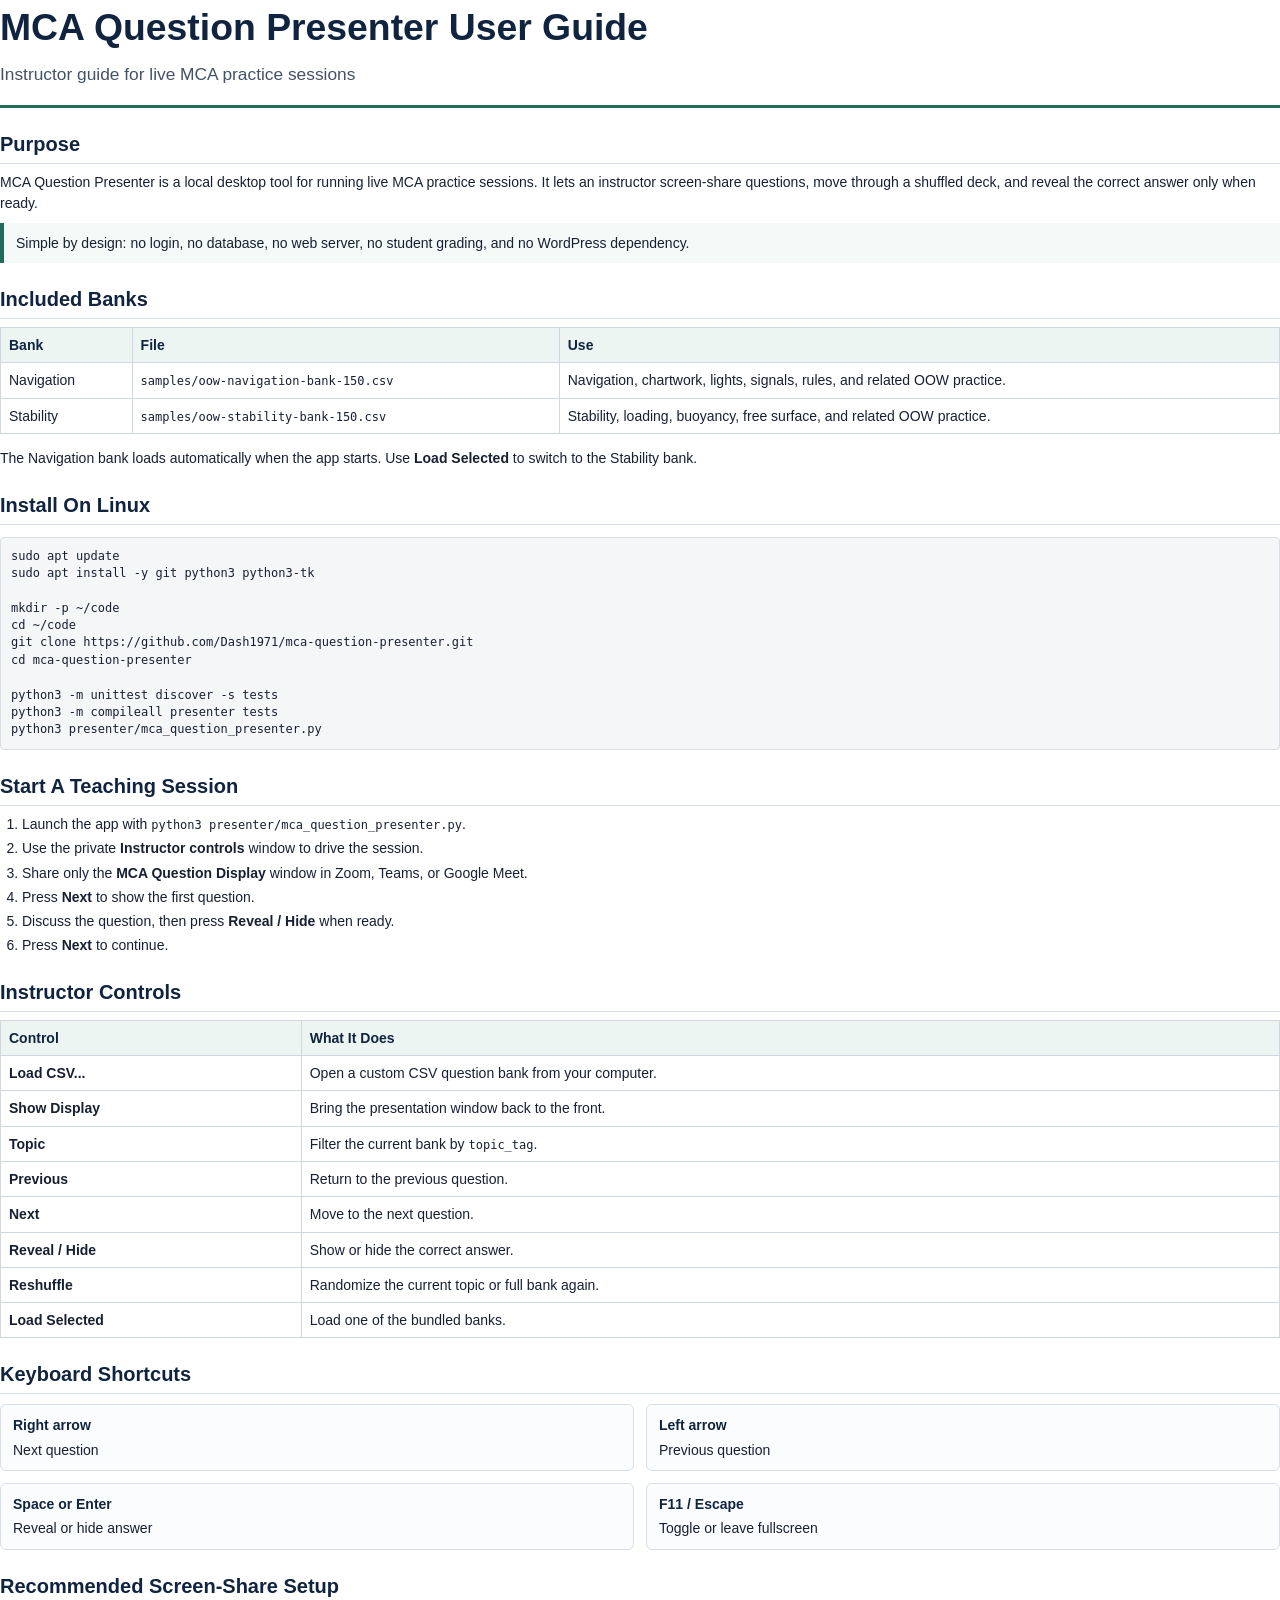
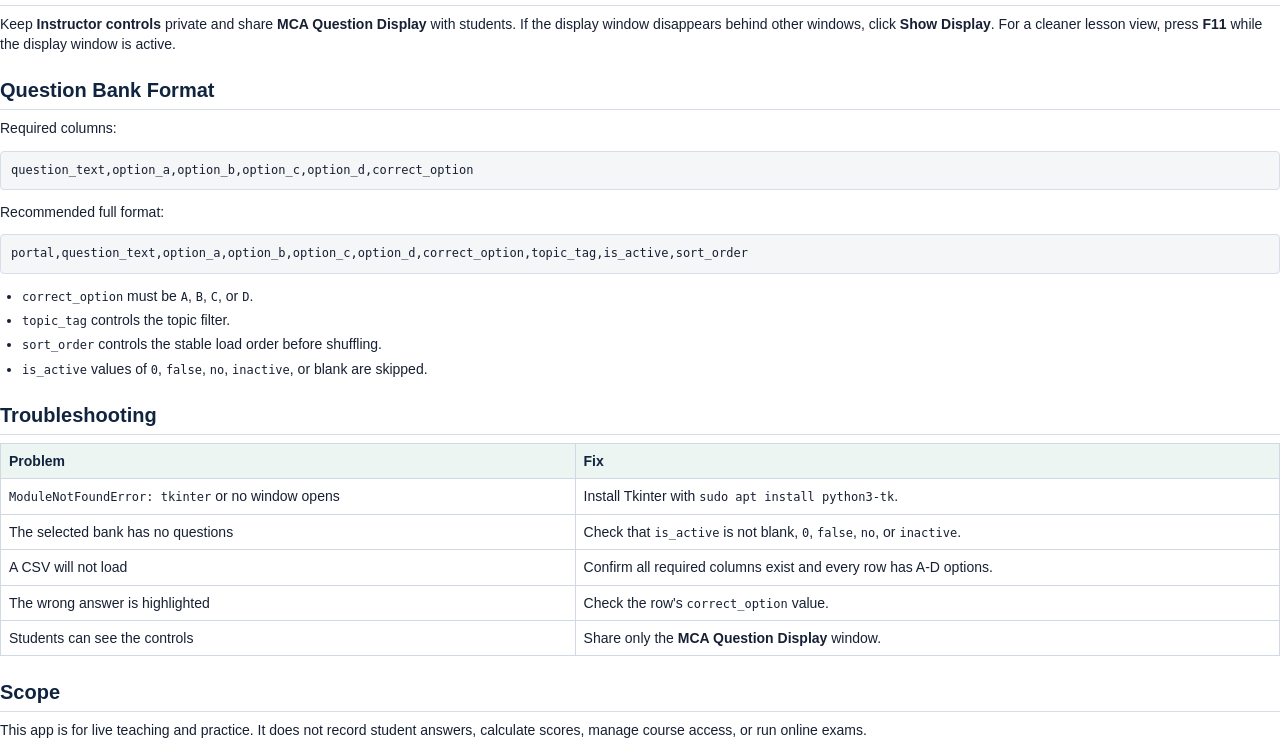
==== docs/user-guide.html @ 738d09b1 "Add presenter user guide and trim sample banks" ====
<!doctype html>
<html lang="en">
<head>
  <meta charset="utf-8">
  <title>MCA Question Presenter User Guide</title>
  <style>
    @page {
      size: A4;
      margin: 18mm 16mm;
    }
    body {
      margin: 0;
      font-family: Arial, Helvetica, sans-serif;
      color: #172033;
      background: #ffffff;
      line-height: 1.45;
      font-size: 10.5pt;
    }
    .cover {
      border-bottom: 3px solid #246b5a;
      padding-bottom: 18px;
      margin-bottom: 22px;
    }
    h1 {
      margin: 0 0 8px;
      font-size: 28pt;
      color: #10243f;
      letter-spacing: 0;
    }
    .subtitle {
      margin: 0;
      font-size: 13pt;
      color: #435267;
    }
    h2 {
      margin: 22px 0 8px;
      font-size: 15pt;
      color: #10243f;
      border-bottom: 1px solid #d7dee8;
      padding-bottom: 4px;
      break-after: avoid;
    }
    p {
      margin: 0 0 9px;
    }
    table {
      width: 100%;
      border-collapse: collapse;
      margin: 8px 0 14px;
      break-inside: avoid;
    }
    th {
      background: #edf5f2;
      color: #10243f;
      text-align: left;
      font-weight: 700;
    }
    th, td {
      border: 1px solid #cfd8e3;
      padding: 7px 8px;
      vertical-align: top;
    }
    code, pre {
      font-family: "DejaVu Sans Mono", Consolas, monospace;
      font-size: 9pt;
    }
    pre {
      background: #f4f6f8;
      border: 1px solid #d7dee8;
      border-radius: 4px;
      padding: 10px;
      white-space: pre-wrap;
      overflow-wrap: anywhere;
      word-break: break-word;
    }
    ul, ol {
      margin-top: 4px;
      padding-left: 22px;
    }
    li {
      margin-bottom: 4px;
    }
    .callout {
      border-left: 4px solid #246b5a;
      background: #f3faf7;
      padding: 10px 12px;
      margin: 10px 0 14px;
      break-inside: avoid;
    }
    .grid {
      display: grid;
      grid-template-columns: 1fr 1fr;
      gap: 12px;
      margin: 10px 0 14px;
    }
    .panel {
      border: 1px solid #d7dee8;
      border-radius: 6px;
      padding: 10px 12px;
      background: #fbfcfd;
      break-inside: avoid;
    }
    .panel strong {
      display: block;
      margin-bottom: 4px;
      color: #10243f;
    }
  </style>
</head>
<body>
  <section class="cover">
    <h1>MCA Question Presenter User Guide</h1>
    <p class="subtitle">Instructor guide for live MCA practice sessions</p>
  </section>

  <h2>Purpose</h2>
  <p>MCA Question Presenter is a local desktop tool for running live MCA practice sessions. It lets an instructor screen-share questions, move through a shuffled deck, and reveal the correct answer only when ready.</p>
  <div class="callout">Simple by design: no login, no database, no web server, no student grading, and no WordPress dependency.</div>

  <h2>Included Banks</h2>
  <table>
    <thead><tr><th>Bank</th><th>File</th><th>Use</th></tr></thead>
    <tbody>
      <tr><td>Navigation</td><td><code>samples/oow-navigation-bank-150.csv</code></td><td>Navigation, chartwork, lights, signals, rules, and related OOW practice.</td></tr>
      <tr><td>Stability</td><td><code>samples/oow-stability-bank-150.csv</code></td><td>Stability, loading, buoyancy, free surface, and related OOW practice.</td></tr>
    </tbody>
  </table>
  <p>The Navigation bank loads automatically when the app starts. Use <strong>Load Selected</strong> to switch to the Stability bank.</p>

  <h2>Install On Linux</h2>
  <pre>sudo apt update
sudo apt install -y git python3 python3-tk

mkdir -p ~/code
cd ~/code
git clone https://github.com/Dash1971/mca-question-presenter.git
cd mca-question-presenter

python3 -m unittest discover -s tests
python3 -m compileall presenter tests
python3 presenter/mca_question_presenter.py</pre>

  <h2>Start A Teaching Session</h2>
  <ol>
    <li>Launch the app with <code>python3 presenter/mca_question_presenter.py</code>.</li>
    <li>Use the private <strong>Instructor controls</strong> window to drive the session.</li>
    <li>Share only the <strong>MCA Question Display</strong> window in Zoom, Teams, or Google Meet.</li>
    <li>Press <strong>Next</strong> to show the first question.</li>
    <li>Discuss the question, then press <strong>Reveal / Hide</strong> when ready.</li>
    <li>Press <strong>Next</strong> to continue.</li>
  </ol>

  <h2>Instructor Controls</h2>
  <table>
    <thead><tr><th>Control</th><th>What It Does</th></tr></thead>
    <tbody>
      <tr><td><strong>Load CSV...</strong></td><td>Open a custom CSV question bank from your computer.</td></tr>
      <tr><td><strong>Show Display</strong></td><td>Bring the presentation window back to the front.</td></tr>
      <tr><td><strong>Topic</strong></td><td>Filter the current bank by <code>topic_tag</code>.</td></tr>
      <tr><td><strong>Previous</strong></td><td>Return to the previous question.</td></tr>
      <tr><td><strong>Next</strong></td><td>Move to the next question.</td></tr>
      <tr><td><strong>Reveal / Hide</strong></td><td>Show or hide the correct answer.</td></tr>
      <tr><td><strong>Reshuffle</strong></td><td>Randomize the current topic or full bank again.</td></tr>
      <tr><td><strong>Load Selected</strong></td><td>Load one of the bundled banks.</td></tr>
    </tbody>
  </table>

  <h2>Keyboard Shortcuts</h2>
  <div class="grid">
    <div class="panel"><strong>Right arrow</strong>Next question</div>
    <div class="panel"><strong>Left arrow</strong>Previous question</div>
    <div class="panel"><strong>Space or Enter</strong>Reveal or hide answer</div>
    <div class="panel"><strong>F11 / Escape</strong>Toggle or leave fullscreen</div>
  </div>

  <h2>Recommended Screen-Share Setup</h2>
  <p>Keep <strong>Instructor controls</strong> private and share <strong>MCA Question Display</strong> with students. If the display window disappears behind other windows, click <strong>Show Display</strong>. For a cleaner lesson view, press <strong>F11</strong> while the display window is active.</p>

  <h2>Question Bank Format</h2>
  <p>Required columns:</p>
  <pre>question_text,option_a,option_b,option_c,option_d,correct_option</pre>
  <p>Recommended full format:</p>
  <pre>portal,question_text,option_a,option_b,option_c,option_d,correct_option,topic_tag,is_active,sort_order</pre>
  <ul>
    <li><code>correct_option</code> must be <code>A</code>, <code>B</code>, <code>C</code>, or <code>D</code>.</li>
    <li><code>topic_tag</code> controls the topic filter.</li>
    <li><code>sort_order</code> controls the stable load order before shuffling.</li>
    <li><code>is_active</code> values of <code>0</code>, <code>false</code>, <code>no</code>, <code>inactive</code>, or blank are skipped.</li>
  </ul>

  <h2>Troubleshooting</h2>
  <table>
    <thead><tr><th>Problem</th><th>Fix</th></tr></thead>
    <tbody>
      <tr><td><code>ModuleNotFoundError: tkinter</code> or no window opens</td><td>Install Tkinter with <code>sudo apt install python3-tk</code>.</td></tr>
      <tr><td>The selected bank has no questions</td><td>Check that <code>is_active</code> is not blank, <code>0</code>, <code>false</code>, <code>no</code>, or <code>inactive</code>.</td></tr>
      <tr><td>A CSV will not load</td><td>Confirm all required columns exist and every row has A-D options.</td></tr>
      <tr><td>The wrong answer is highlighted</td><td>Check the row's <code>correct_option</code> value.</td></tr>
      <tr><td>Students can see the controls</td><td>Share only the <strong>MCA Question Display</strong> window.</td></tr>
    </tbody>
  </table>

  <h2>Scope</h2>
  <p>This app is for live teaching and practice. It does not record student answers, calculate scores, manage course access, or run online exams.</p>
</body>
</html>
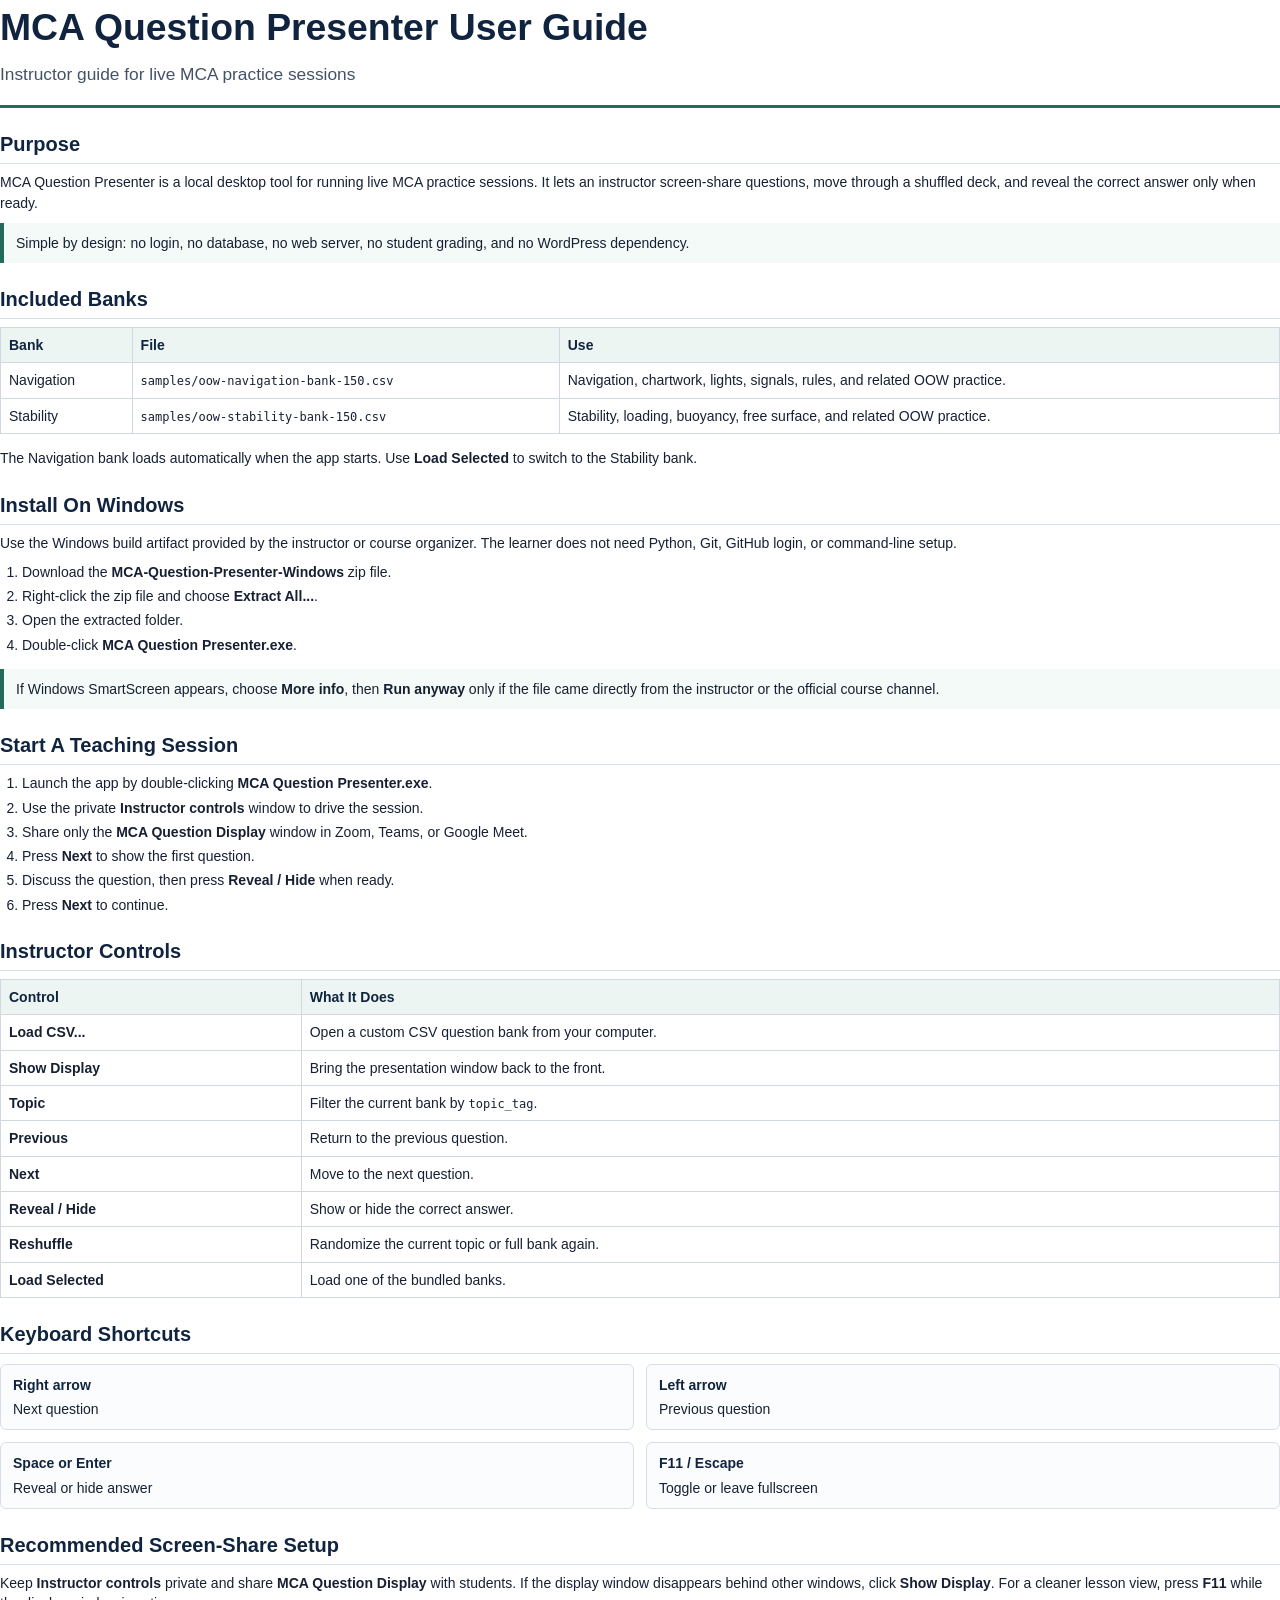
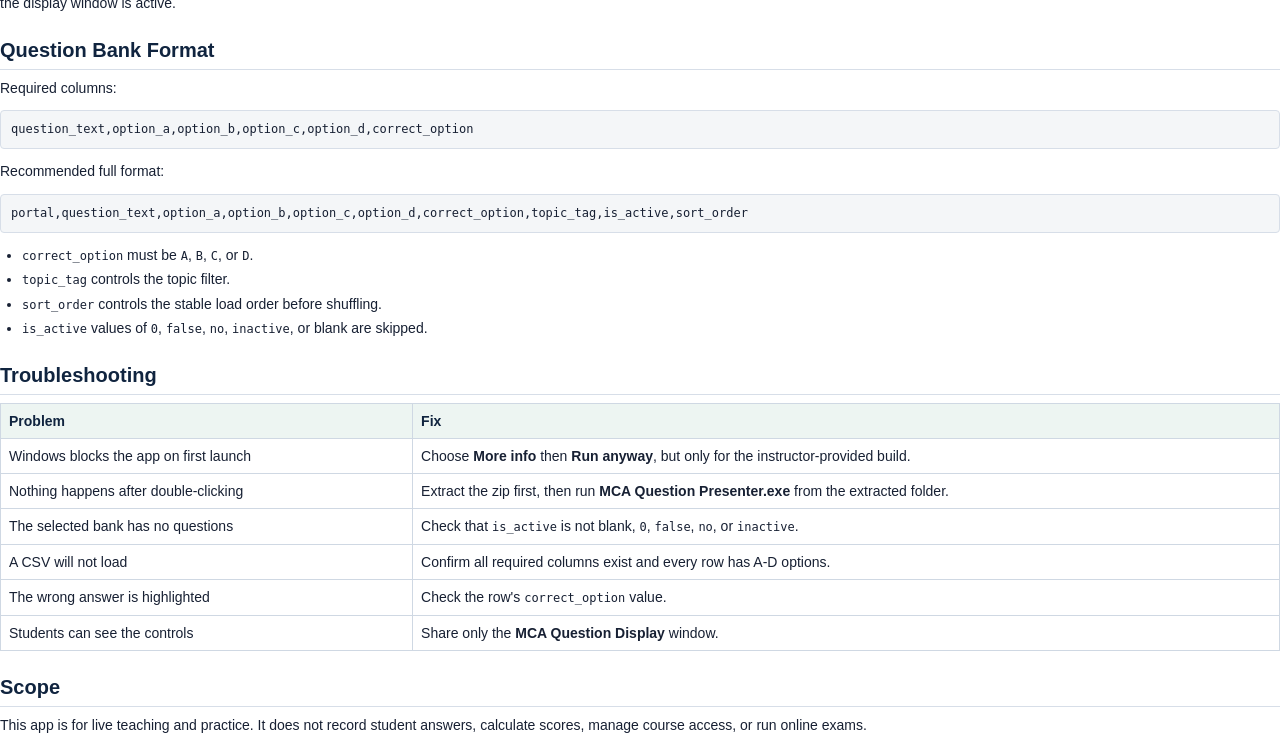
==== commit a46c0214: "Update guide for Windows artifact install" ====
--- a/docs/user-guide.html
+++ b/docs/user-guide.html
@@ -127,22 +127,19 @@
   </table>
   <p>The Navigation bank loads automatically when the app starts. Use <strong>Load Selected</strong> to switch to the Stability bank.</p>
 
-  <h2>Install On Linux</h2>
-  <pre>sudo apt update
-sudo apt install -y git python3 python3-tk
-
-mkdir -p ~/code
-cd ~/code
-git clone https://github.com/Dash1971/mca-question-presenter.git
-cd mca-question-presenter
-
-python3 -m unittest discover -s tests
-python3 -m compileall presenter tests
-python3 presenter/mca_question_presenter.py</pre>
+  <h2>Install On Windows</h2>
+  <p>Use the Windows build artifact provided by the instructor or course organizer. The learner does not need Python, Git, GitHub login, or command-line setup.</p>
+  <ol>
+    <li>Download the <strong>MCA-Question-Presenter-Windows</strong> zip file.</li>
+    <li>Right-click the zip file and choose <strong>Extract All...</strong>.</li>
+    <li>Open the extracted folder.</li>
+    <li>Double-click <strong>MCA Question Presenter.exe</strong>.</li>
+  </ol>
+  <div class="callout">If Windows SmartScreen appears, choose <strong>More info</strong>, then <strong>Run anyway</strong> only if the file came directly from the instructor or the official course channel.</div>
 
   <h2>Start A Teaching Session</h2>
   <ol>
-    <li>Launch the app with <code>python3 presenter/mca_question_presenter.py</code>.</li>
+    <li>Launch the app by double-clicking <strong>MCA Question Presenter.exe</strong>.</li>
     <li>Use the private <strong>Instructor controls</strong> window to drive the session.</li>
     <li>Share only the <strong>MCA Question Display</strong> window in Zoom, Teams, or Google Meet.</li>
     <li>Press <strong>Next</strong> to show the first question.</li>
@@ -192,7 +189,8 @@
   <table>
     <thead><tr><th>Problem</th><th>Fix</th></tr></thead>
     <tbody>
-      <tr><td><code>ModuleNotFoundError: tkinter</code> or no window opens</td><td>Install Tkinter with <code>sudo apt install python3-tk</code>.</td></tr>
+      <tr><td>Windows blocks the app on first launch</td><td>Choose <strong>More info</strong> then <strong>Run anyway</strong>, but only for the instructor-provided build.</td></tr>
+      <tr><td>Nothing happens after double-clicking</td><td>Extract the zip first, then run <strong>MCA Question Presenter.exe</strong> from the extracted folder.</td></tr>
       <tr><td>The selected bank has no questions</td><td>Check that <code>is_active</code> is not blank, <code>0</code>, <code>false</code>, <code>no</code>, or <code>inactive</code>.</td></tr>
       <tr><td>A CSV will not load</td><td>Confirm all required columns exist and every row has A-D options.</td></tr>
       <tr><td>The wrong answer is highlighted</td><td>Check the row's <code>correct_option</code> value.</td></tr>
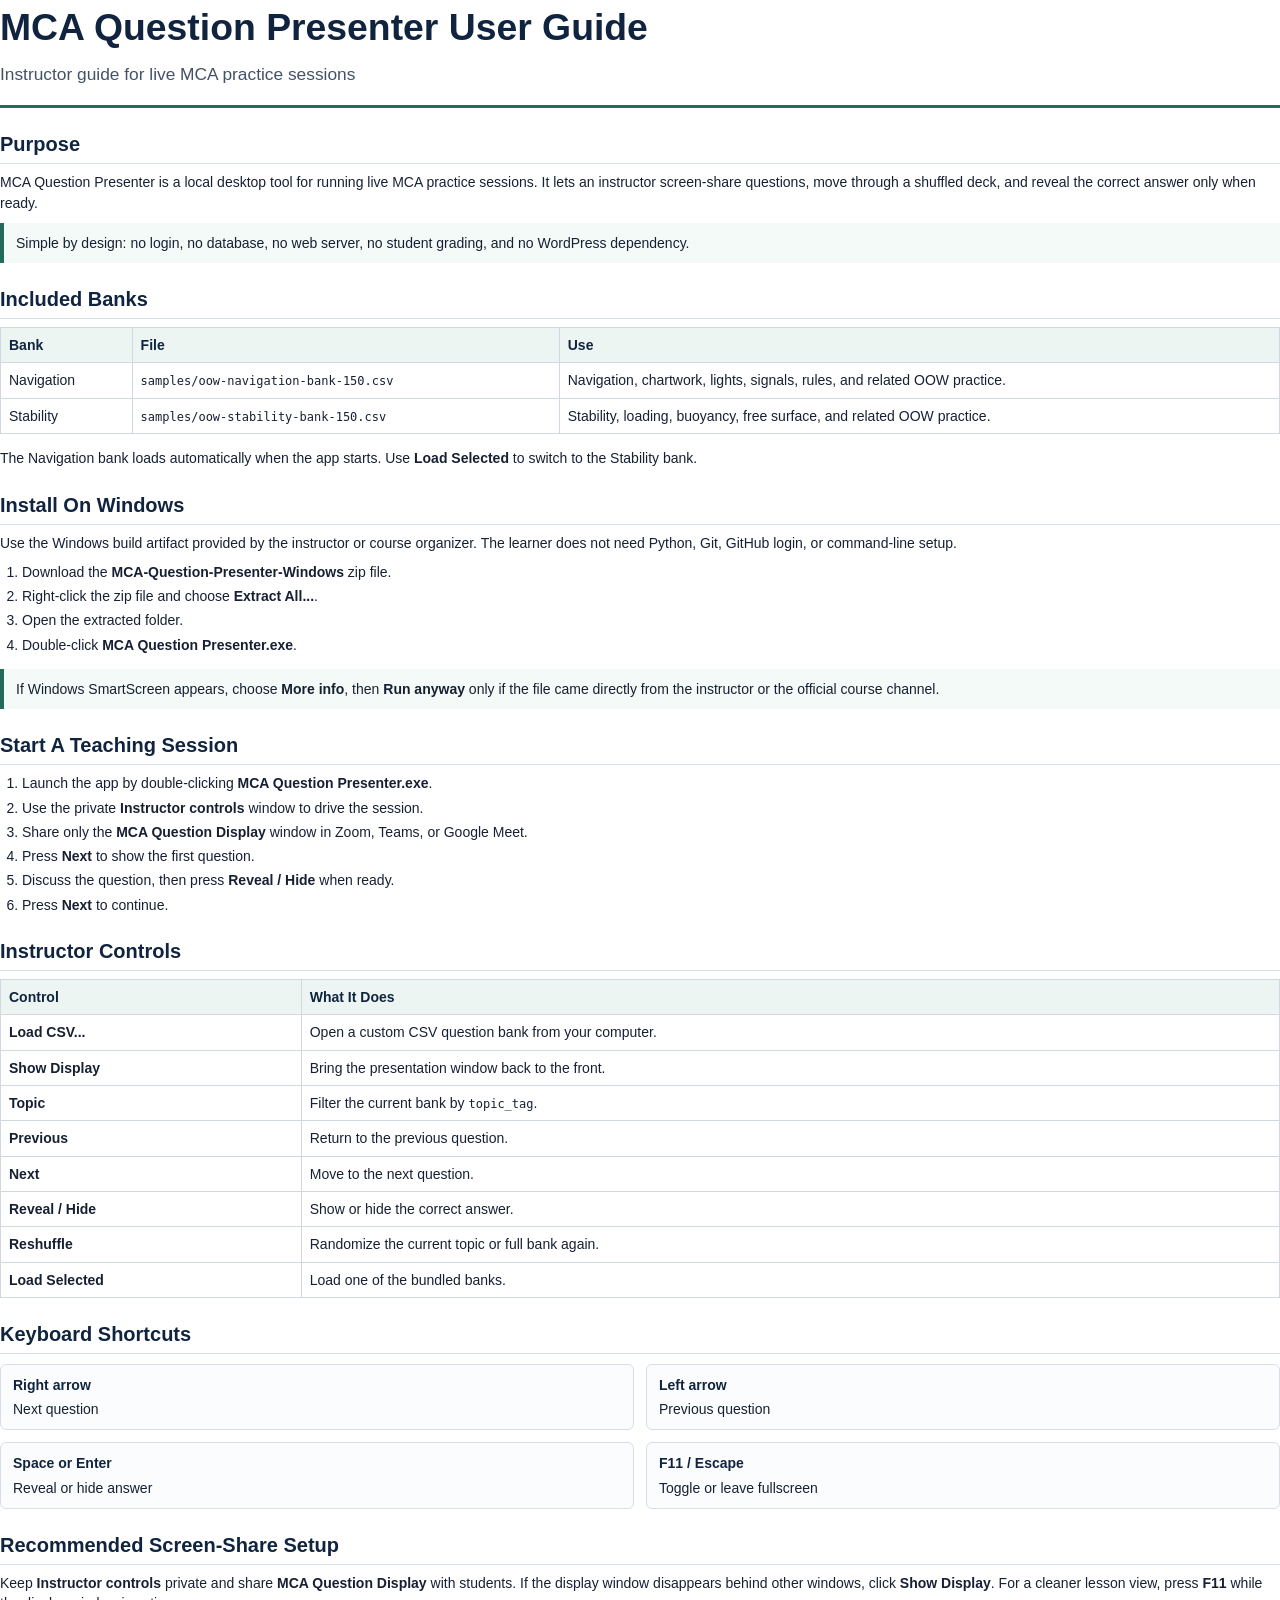
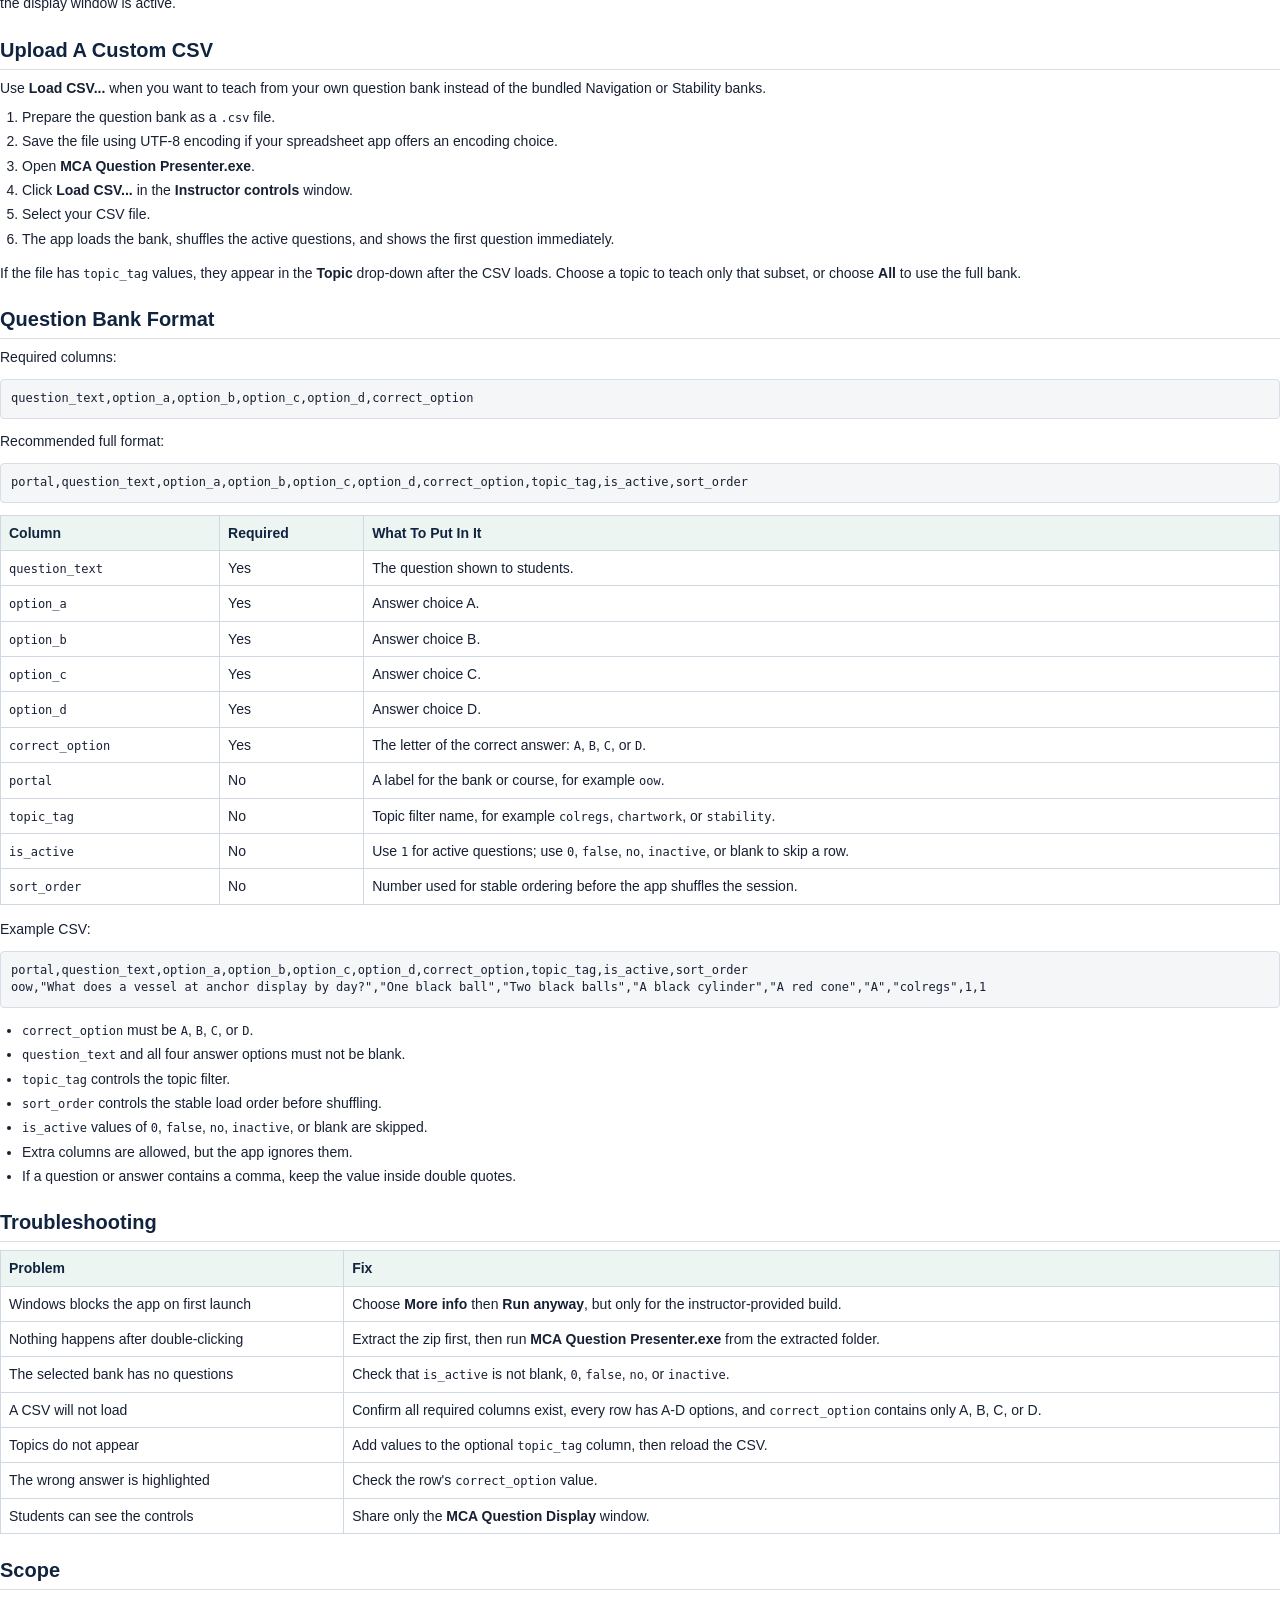
==== commit 40def379: "Document custom CSV uploads" ====
--- a/docs/user-guide.html
+++ b/docs/user-guide.html
@@ -173,16 +173,49 @@
   <h2>Recommended Screen-Share Setup</h2>
   <p>Keep <strong>Instructor controls</strong> private and share <strong>MCA Question Display</strong> with students. If the display window disappears behind other windows, click <strong>Show Display</strong>. For a cleaner lesson view, press <strong>F11</strong> while the display window is active.</p>
 
+  <h2>Upload A Custom CSV</h2>
+  <p>Use <strong>Load CSV...</strong> when you want to teach from your own question bank instead of the bundled Navigation or Stability banks.</p>
+  <ol>
+    <li>Prepare the question bank as a <code>.csv</code> file.</li>
+    <li>Save the file using UTF-8 encoding if your spreadsheet app offers an encoding choice.</li>
+    <li>Open <strong>MCA Question Presenter.exe</strong>.</li>
+    <li>Click <strong>Load CSV...</strong> in the <strong>Instructor controls</strong> window.</li>
+    <li>Select your CSV file.</li>
+    <li>The app loads the bank, shuffles the active questions, and shows the first question immediately.</li>
+  </ol>
+  <p>If the file has <code>topic_tag</code> values, they appear in the <strong>Topic</strong> drop-down after the CSV loads. Choose a topic to teach only that subset, or choose <strong>All</strong> to use the full bank.</p>
+
   <h2>Question Bank Format</h2>
   <p>Required columns:</p>
   <pre>question_text,option_a,option_b,option_c,option_d,correct_option</pre>
   <p>Recommended full format:</p>
   <pre>portal,question_text,option_a,option_b,option_c,option_d,correct_option,topic_tag,is_active,sort_order</pre>
+  <table>
+    <thead><tr><th>Column</th><th>Required</th><th>What To Put In It</th></tr></thead>
+    <tbody>
+      <tr><td><code>question_text</code></td><td>Yes</td><td>The question shown to students.</td></tr>
+      <tr><td><code>option_a</code></td><td>Yes</td><td>Answer choice A.</td></tr>
+      <tr><td><code>option_b</code></td><td>Yes</td><td>Answer choice B.</td></tr>
+      <tr><td><code>option_c</code></td><td>Yes</td><td>Answer choice C.</td></tr>
+      <tr><td><code>option_d</code></td><td>Yes</td><td>Answer choice D.</td></tr>
+      <tr><td><code>correct_option</code></td><td>Yes</td><td>The letter of the correct answer: <code>A</code>, <code>B</code>, <code>C</code>, or <code>D</code>.</td></tr>
+      <tr><td><code>portal</code></td><td>No</td><td>A label for the bank or course, for example <code>oow</code>.</td></tr>
+      <tr><td><code>topic_tag</code></td><td>No</td><td>Topic filter name, for example <code>colregs</code>, <code>chartwork</code>, or <code>stability</code>.</td></tr>
+      <tr><td><code>is_active</code></td><td>No</td><td>Use <code>1</code> for active questions; use <code>0</code>, <code>false</code>, <code>no</code>, <code>inactive</code>, or blank to skip a row.</td></tr>
+      <tr><td><code>sort_order</code></td><td>No</td><td>Number used for stable ordering before the app shuffles the session.</td></tr>
+    </tbody>
+  </table>
+  <p>Example CSV:</p>
+  <pre>portal,question_text,option_a,option_b,option_c,option_d,correct_option,topic_tag,is_active,sort_order
+oow,"What does a vessel at anchor display by day?","One black ball","Two black balls","A black cylinder","A red cone","A","colregs",1,1</pre>
   <ul>
     <li><code>correct_option</code> must be <code>A</code>, <code>B</code>, <code>C</code>, or <code>D</code>.</li>
+    <li><code>question_text</code> and all four answer options must not be blank.</li>
     <li><code>topic_tag</code> controls the topic filter.</li>
     <li><code>sort_order</code> controls the stable load order before shuffling.</li>
     <li><code>is_active</code> values of <code>0</code>, <code>false</code>, <code>no</code>, <code>inactive</code>, or blank are skipped.</li>
+    <li>Extra columns are allowed, but the app ignores them.</li>
+    <li>If a question or answer contains a comma, keep the value inside double quotes.</li>
   </ul>
 
   <h2>Troubleshooting</h2>
@@ -192,7 +225,8 @@
       <tr><td>Windows blocks the app on first launch</td><td>Choose <strong>More info</strong> then <strong>Run anyway</strong>, but only for the instructor-provided build.</td></tr>
       <tr><td>Nothing happens after double-clicking</td><td>Extract the zip first, then run <strong>MCA Question Presenter.exe</strong> from the extracted folder.</td></tr>
       <tr><td>The selected bank has no questions</td><td>Check that <code>is_active</code> is not blank, <code>0</code>, <code>false</code>, <code>no</code>, or <code>inactive</code>.</td></tr>
-      <tr><td>A CSV will not load</td><td>Confirm all required columns exist and every row has A-D options.</td></tr>
+      <tr><td>A CSV will not load</td><td>Confirm all required columns exist, every row has A-D options, and <code>correct_option</code> contains only A, B, C, or D.</td></tr>
+      <tr><td>Topics do not appear</td><td>Add values to the optional <code>topic_tag</code> column, then reload the CSV.</td></tr>
       <tr><td>The wrong answer is highlighted</td><td>Check the row's <code>correct_option</code> value.</td></tr>
       <tr><td>Students can see the controls</td><td>Share only the <strong>MCA Question Display</strong> window.</td></tr>
     </tbody>
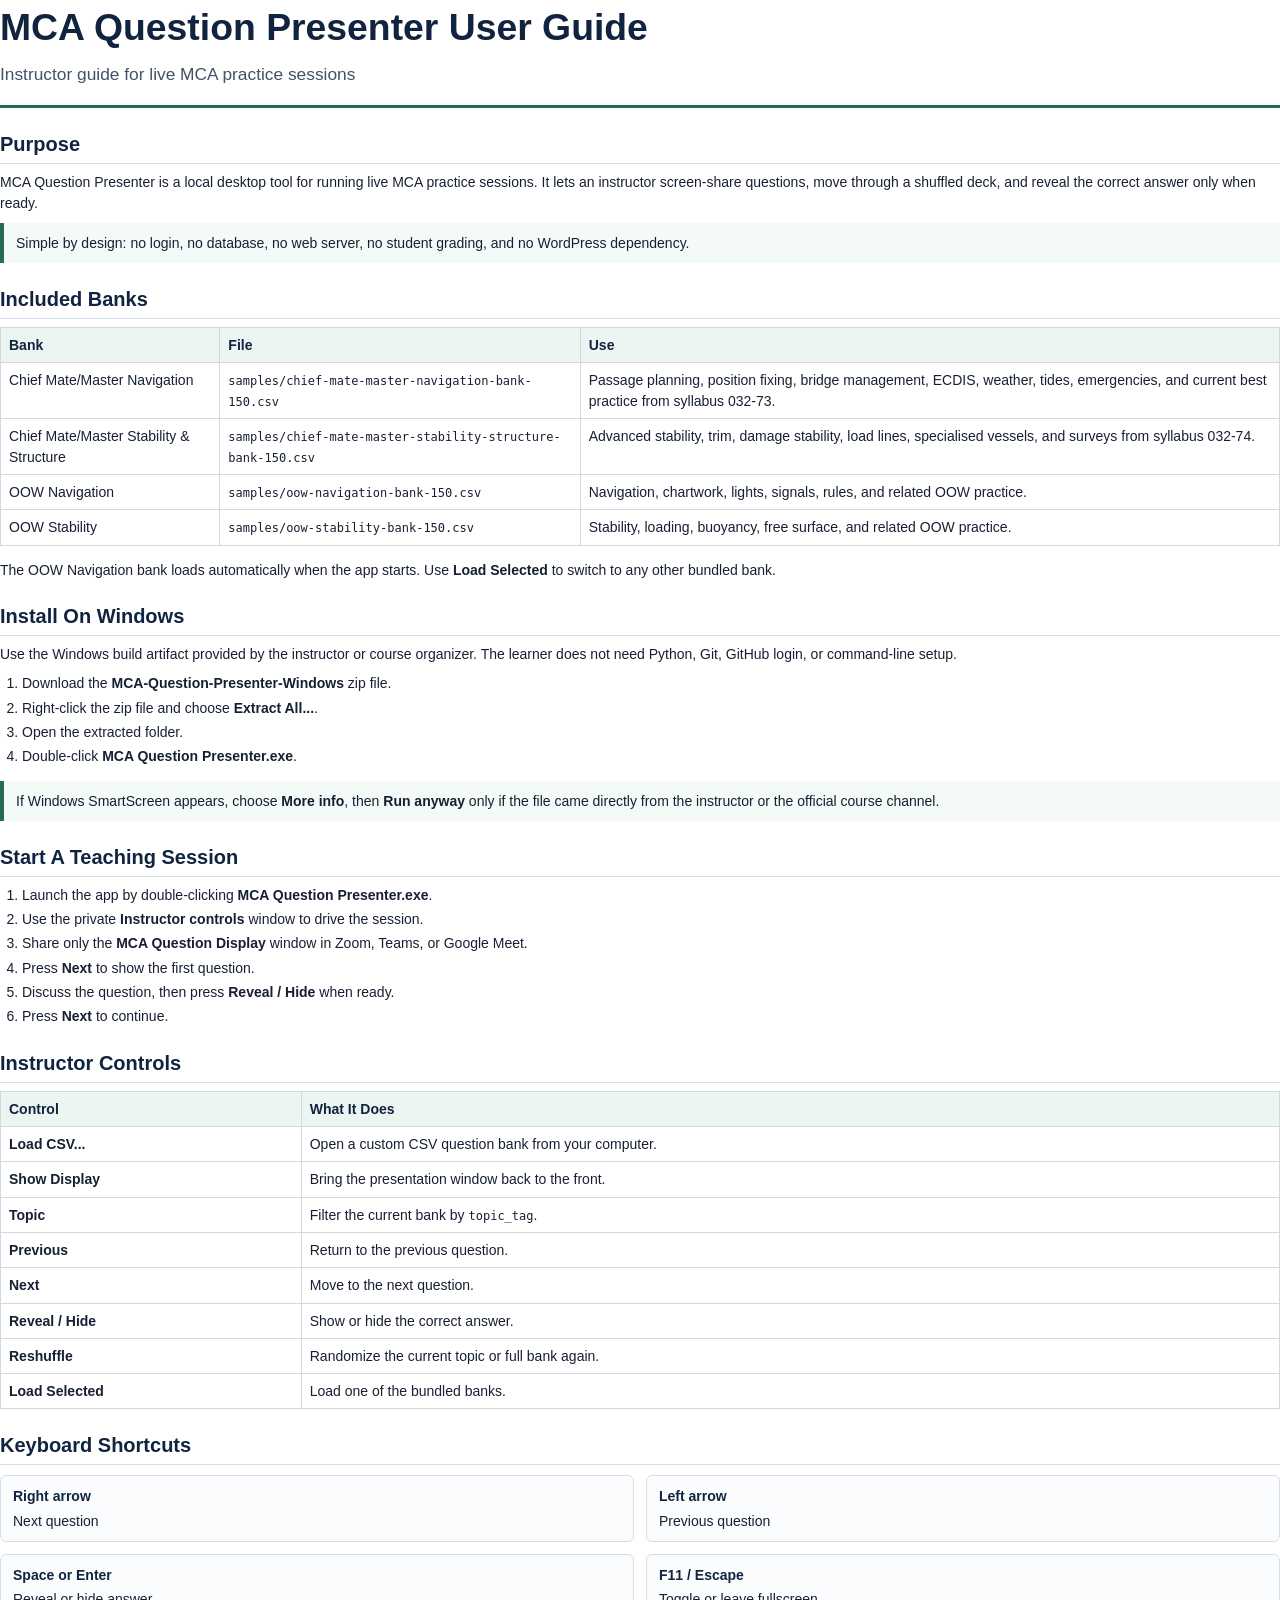
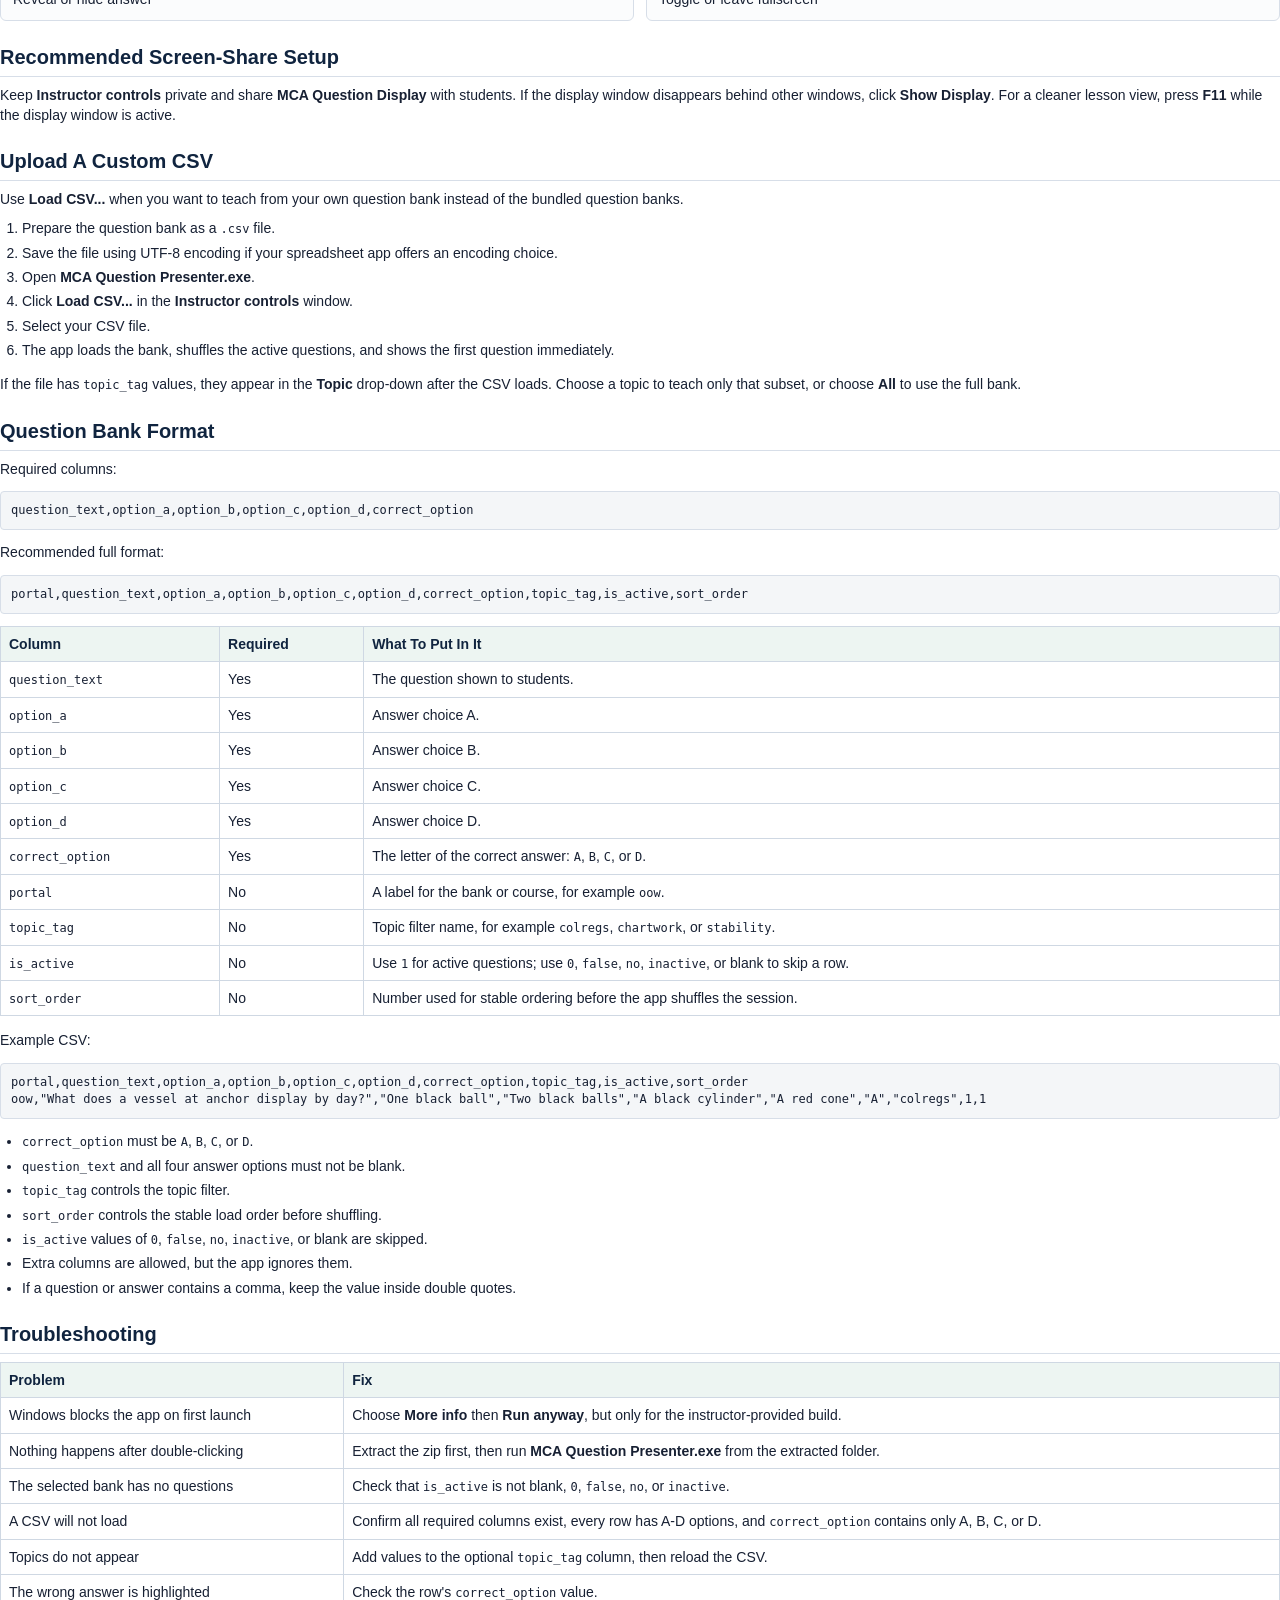
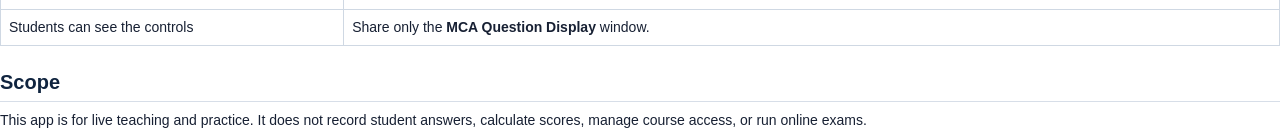
==== commit 1befce39: "Add Chief Mate and Master question banks" ====
--- a/docs/user-guide.html
+++ b/docs/user-guide.html
@@ -121,11 +121,13 @@
   <table>
     <thead><tr><th>Bank</th><th>File</th><th>Use</th></tr></thead>
     <tbody>
-      <tr><td>Navigation</td><td><code>samples/oow-navigation-bank-150.csv</code></td><td>Navigation, chartwork, lights, signals, rules, and related OOW practice.</td></tr>
-      <tr><td>Stability</td><td><code>samples/oow-stability-bank-150.csv</code></td><td>Stability, loading, buoyancy, free surface, and related OOW practice.</td></tr>
-    </tbody>
-  </table>
-  <p>The Navigation bank loads automatically when the app starts. Use <strong>Load Selected</strong> to switch to the Stability bank.</p>
+      <tr><td>Chief Mate/Master Navigation</td><td><code>samples/chief-mate-master-navigation-bank-150.csv</code></td><td>Passage planning, position fixing, bridge management, ECDIS, weather, tides, emergencies, and current best practice from syllabus 032-73.</td></tr>
+      <tr><td>Chief Mate/Master Stability &amp; Structure</td><td><code>samples/chief-mate-master-stability-structure-bank-150.csv</code></td><td>Advanced stability, trim, damage stability, load lines, specialised vessels, and surveys from syllabus 032-74.</td></tr>
+      <tr><td>OOW Navigation</td><td><code>samples/oow-navigation-bank-150.csv</code></td><td>Navigation, chartwork, lights, signals, rules, and related OOW practice.</td></tr>
+      <tr><td>OOW Stability</td><td><code>samples/oow-stability-bank-150.csv</code></td><td>Stability, loading, buoyancy, free surface, and related OOW practice.</td></tr>
+    </tbody>
+  </table>
+  <p>The OOW Navigation bank loads automatically when the app starts. Use <strong>Load Selected</strong> to switch to any other bundled bank.</p>
 
   <h2>Install On Windows</h2>
   <p>Use the Windows build artifact provided by the instructor or course organizer. The learner does not need Python, Git, GitHub login, or command-line setup.</p>
@@ -174,7 +176,7 @@
   <p>Keep <strong>Instructor controls</strong> private and share <strong>MCA Question Display</strong> with students. If the display window disappears behind other windows, click <strong>Show Display</strong>. For a cleaner lesson view, press <strong>F11</strong> while the display window is active.</p>
 
   <h2>Upload A Custom CSV</h2>
-  <p>Use <strong>Load CSV...</strong> when you want to teach from your own question bank instead of the bundled Navigation or Stability banks.</p>
+  <p>Use <strong>Load CSV...</strong> when you want to teach from your own question bank instead of the bundled question banks.</p>
   <ol>
     <li>Prepare the question bank as a <code>.csv</code> file.</li>
     <li>Save the file using UTF-8 encoding if your spreadsheet app offers an encoding choice.</li>
